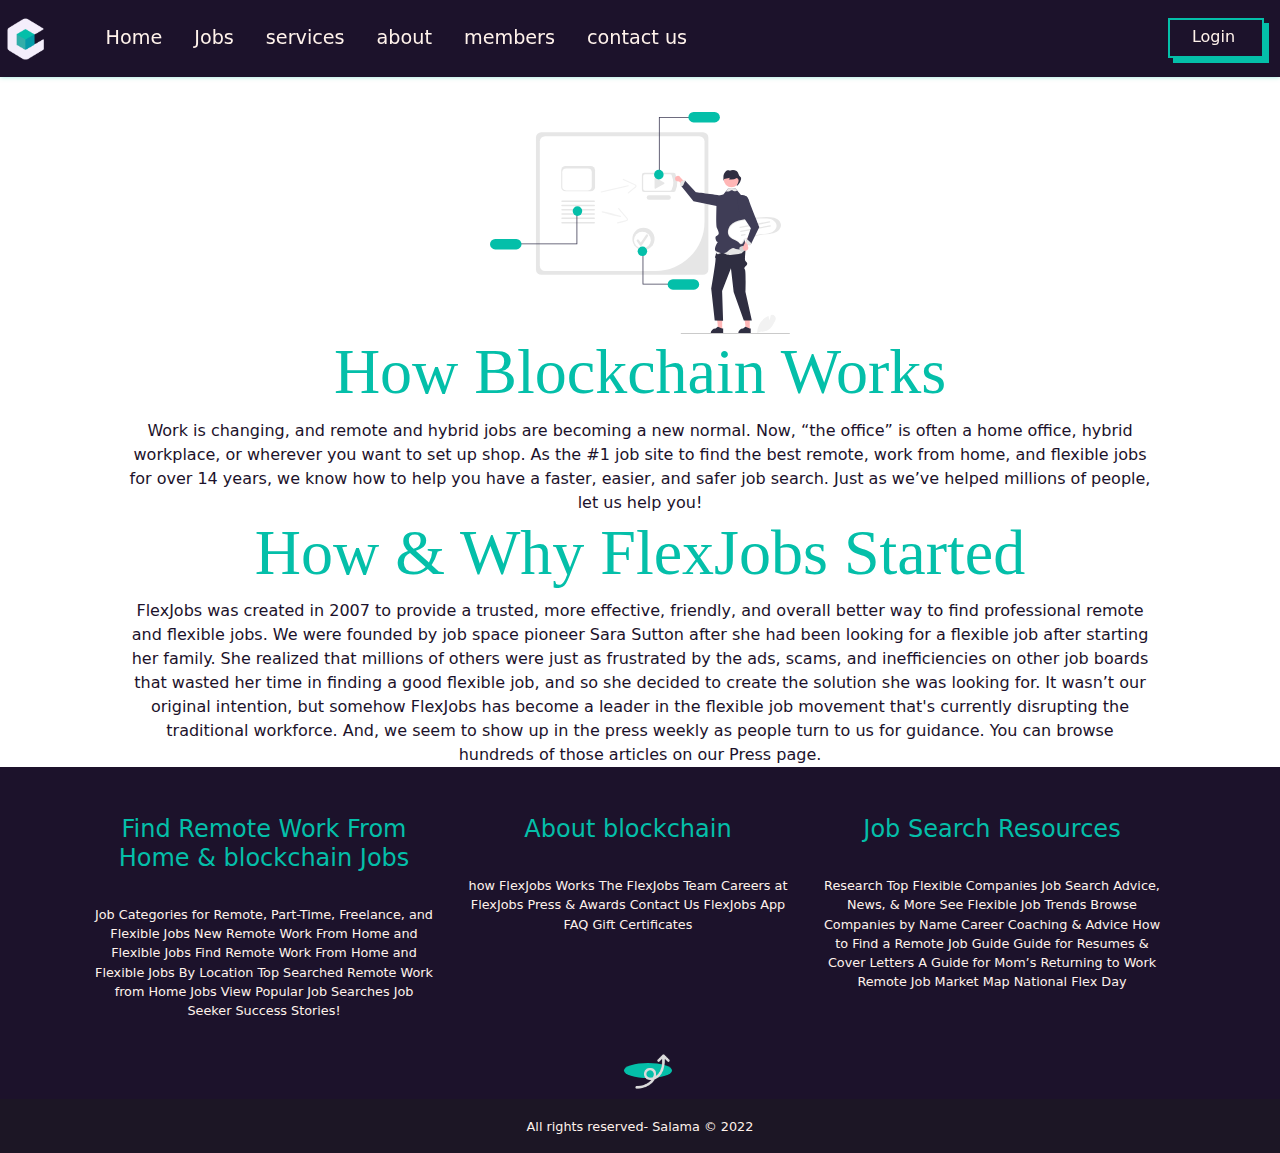
==== pages/about.html @ 5b134aa7 "first" ====
<!DOCTYPE html>
<html lang="en">

<head>
    <meta charset="UTF-8">
    <meta http-equiv="X-UA-Compatible" content="IE=edge">
    <meta name="viewport" content="width=device-width, initial-scale=1.0">
    <link rel="stylesheet" href="../css/style.css">
    <link rel="stylesheet" href="../css/bootstrap.min.css">
    <link href="https://cdn.jsdelivr.net/npm/bootstrap@5.0.2/dist/css/bootstrap.min.css" rel="stylesheet"
        integrity="sha384-EVSTQN3/azprG1Anm3QDgpJLIm9Nao0Yz1ztcQTwFspd3yD65VohhpuuCOmLASjC" crossorigin="anonymous">
    <title>Home</title>

</head>

<body>


    <header>
        <div style="height: 33.5vw;">

            <div id="navigation" class="fixed">
                <div>
                    <a href="../index.html">
                        <img id="logo" src="../assets/imges/logo1.png" alt=""></a>
                </div>

                <nav>
                    <ul>

                        <li><a href="../index.html">Home </a></li>
                        <li><a href="job.html">Jobs</a></li>
                        <li><a href="services.html">services</a> </li>
                        <li><a href="about.html">about</a></li>
                        <li><a href="members.html">members</a></li>
                        <li><a href="contact.html">contact us</a></li>

                    </ul>

                </nav>


                <div id="humb_icon" onclick="togglemobile(this)">
                    <div class="bar1"></div>
                    <div class="bar2"></div>
                    <div class="bar3"></div>
                    <ul class="mobile">
                        <li style="border-bottom: 1px solid var(--lightcolor);"> <a href="../index.html"><img width="60px"
                                    src="../assets/imges/logo.png" alt=""></a></li>
                       
                                    <li><a href="../index.html">Home </a></li>
                                    <li><a href="job.html">Jobs</a></li>
                                    <li><a href="services.html">services</a> </li>
                                    <li><a href="about.html">about</a></li>
                                    <li><a href="members.html">members</a></li>
                                    <li><a href="cotact.html">contact us</a></li>
            

                    </ul>
                </div>
                <div id="login">Login
                    <a href="pages/lodin.html"><img width="15px" src="assets/icos/user.png" alt=""></a>
                </div>
                <div id="login1">
                
                    <a href="pages/login.html"> <img width="25px" src="assets/icos/user.png" alt=""></a>
                </div>
            </div>

            <!---         start      -->
<div class="about-container">
    <div>
 <img src="../assets/imges/about.svg" width="300" alt="">
<h1>How Blockchain Works</h1>
<article>Work is changing, and remote and hybrid jobs are becoming a new normal. Now, “the office”
     is often a home office, hybrid workplace, or wherever you want to set up shop. As the #1 job site to find the best remote, work from home, and flexible jobs for over 14 years, we know how to help you have a faster, 
    easier, and safer job search. Just as we’ve helped millions of people, let us help you!</article>
    
</div>

<div>
    <h1>How & Why FlexJobs Started</h1>
    <article>FlexJobs was created in 2007 to provide a trusted, more effective, friendly,
         and overall better way to find professional remote and flexible jobs. We were founded 
         by job space pioneer Sara Sutton after she had been looking for a flexible job after 
         starting her family. She realized that millions of others were just as frustrated by the ads, scams, and inefficiencies on other job boards that wasted her time in finding a good flexible job, and so she decided to create the solution she was looking for. It wasn’t our original intention, but somehow FlexJobs has become a leader in the flexible job movement that's currently disrupting the traditional workforce. And, we seem to show up in the press weekly as people
         turn to us for guidance. You can browse hundreds of those articles on our Press page.</article>
</div>
</div>
    <!------------    END main ------------------------->



    <!-----------------START FOOTER --->





    <footer>

        <div id="footer-container" class="container w-100">
            <div class="row w-100">
                <div class="col-lg-4 col-sm-6">

                    <h3>Find Remote Work From Home & blockchain Jobs</h3>
                    <p>Job Categories for Remote, Part-Time, Freelance, and Flexible Jobs
                        New Remote Work From Home and Flexible Jobs
                        Find Remote Work From Home and Flexible Jobs By Location
                        Top Searched Remote Work from Home Jobs
                        View Popular Job Searches
                        Job Seeker Success Stories!</p>

                </div>
                <div class="col-lg-4 col-sm-6">
                    <h3>About blockchain</h3>
                    <p>how FlexJobs Works
                        The FlexJobs Team
                        Careers at FlexJobs
                        Press & Awards
                        Contact Us
                        FlexJobs App
                        FAQ
                        Gift Certificates</p>
                </div>
                <div class="col-lg-4 col-sm-6">
                    <h3>Job Search Resources</h3>
                    <p>Research Top Flexible Companies
                        Job Search Advice, News, & More
                        See Flexible Job Trends
                        Browse Companies by Name
                        Career Coaching & Advice
                        How to Find a Remote Job Guide
                        Guide for Resumes & Cover Letters
                        A Guide for Mom’s Returning to Work
                        Remote Job Market Map
                        National Flex Day</p>
                </div>
                <!-- Force next columns to break to new line at md breakpoint and up -->


            </div>
        </div>
        <a class="afooter" href="detailes.html"><img src="../assets/icos/up-arrow.png" width="39px" alt=""></a>

        <div id="footer" class="bc-black">All rights reserved- Salama © 2022</div>
    </footer>


    <script src="../js/main.js"></script>
    <script src="../js/bootstrap.min.js"></script>
</body>

</html>
---- css/style.css ----
:root {
    --lightcolor: #04bfa9;
    --lightcolor1: rgba(4, 191, 169, 0.5);
    --darkcolor: #1c122b;
    --whitecolor: #fff2eb;
    --darkcolor1: rgba(28, 18, 43, 0.5)
}

* {
    margin: 0;
    padding: 0;
    box-sizing: border-box;
}

body {}

header {
    background-image: url('assets/imges/main.jpg');
    background-repeat: no-repeat;
    background-size: cover;
    text-align: center;
    color: var(--whitecolor);
    width: 100%;
}

#logo {
    width: 40px;
    margin: 0.3rem;
}

header nav ul {
    list-style: none;
    font-size: 1.2rem;
    display: flex;
    align-items: center;
    margin: 0.5rem;
}

header nav a {
    text-decoration: none;
    color: var(--whitecolor);
}

header nav a:hover,
a:active,
a:visited {
    text-decoration: none;
    color: var(--lightcolor);
}

nav ul li {
    padding: 1rem;
    margin: auto;
}

.header-container {
    display: flex;
    align-items: center;
    position: absolute;
    top: 100px;
    z-index: 2;
    width: 100%;
}

header #login {
    text-align: center;
    border: 2px solid var(--lightcolor);
    width: 6rem;
    height: 2.5rem;
    padding: 0.3rem;
    box-shadow: 5px 5px 0px var(--lightcolor);
    margin-left: auto;
    margin-right: 1rem;
}

#login1 {
    width: 40px;
    height: 40px;
    display: none;
    text-align: center;
    margin-left: auto;
    cursor: pointer;
    margin-right: 0.5rem;
    margin-top: 0.3rem;
}

header h1 {
    font-size: 5vw;
    font-family: Freshman;
    color: var(--lightcolor);
}

header h2 {
    font-size: 1.7rem;
    color: var(--whitecolor);
}

.slider {
    position: absolute;
    width: 100%;
    top: 0;
    z-index: 1;
}

#navigation {
    top: -5px;
    display: flex;
    position: absolute;
    z-index: 2;
    justify-content: center;
    justify-items: center;
    align-content: center;
    align-items: center;
    width: 100%;
}

#navigation.fixed {
    display: flex;
    position: fixed;
    align-items: center;
    z-index: 5;
    background-color: #1c122b;
    width: 100%;
    transition: 0.8s;
    top: 0px;
    box-shadow: 0px 0.1px 5px var(--lightcolor1);
}

.btn a {
    text-align: center;
    border: 2px solid var(--lightcolor);
    width: 9rem;
    color: var(--whitecolor);
    display: block;
    font-weight: bold;
    text-decoration: none;
    box-shadow: 5px 5px 0px var(--lightcolor);
}

.btn a:hover {
    background-color: var(--lightcolor1);
    color: var(--darkcolor);
}


/* nav  */

#humb_icon {
    margin: auto 0;
    display: none;
    cursor: pointer;
}

#humb_icon div {
    width: 35px;
    height: 3px;
    background-color: var(--whitecolor);
    margin: 6px 0;
    transition: 0.4s;
}

.open .bar1 {
    -webkit-transition: rotate(-45deg) translate(-6px, 6px);
    transform: rotate(-45deg) translate(-6px, 6px);
}

.open .bar2 {
    opacity: 0;
}

.open .bar3 {
    -webkit-transition: rotate(45deg) translate(-6px, -8px);
    transform: rotate(45deg) translate(-6px, -8px);
}

.open .mobile {
    visibility: visible;
    padding-top: 30px;
    padding-left: 10px;
    height: auto;
    width: 50%;
    display: flex;
    flex-direction: column;
    align-items: flex-start;
    justify-content: flex-start;
    background-color: rgba(255, 255, 255, 0.9);
    color: rgb(7, 6, 6);
    border-radius: 2rem;
    width: 20rem;
}

.mobile {
    visibility: hidden;
    position: absolute;
    top: 50px;
    left: 0;
    height: calc(100vh-50px);
    background-color: var(--whitecolor);
}

.mobile li {
    padding: 1rem;
    border: none;
    margin-left: auto;
    width: 100%;
}


/****************** cooorporators *****************/

.coorporators {
    text-align: center;
    padding: 5rem;
    display: flex;
    justify-content: space-around;
    align-items: center;
    flex-wrap: wrap;
}

.coorporators1 {
    background-color: var(--darkcolor);
}

.coorporators1 h1 {
    width: 30rem;
    display: flex;
    justify-content: center;
    margin: 0 auto;
    color: var(--lightcolor);
    border-bottom: var(--whitecolor) 2px solid;
    margin-bottom: 0rem;
    padding-top: 4rem;
    padding-bottom: 2rem;
}

.coorporators img {
    transition: 2s;
    width: 8rem;
    border-radius: 0.5rem;
    margin: 1.5rem;
}

.coorporators div {
    transition: 2s;
    width: 12rem;
    border-radius: 0.5rem;
    border: 1px solid var(--whitecolor);
    margin: 2rem;
    background-color: var(--whitecolor);
}


/******************* end nav*************************/

.main {
    display: grid;
    grid-template-columns: 2fr 1fr;
    gap: 5rem;
    width: 98%;
}

.job-card {
    display: flex;
    margin: 2rem;
    gap: 2rem;
    width: 90%;
    border-radius: 0.3rem;
    border: var(--lightcolor1) solid 1px;
    box-shadow: 3px 3px 1px 1px var(--darkcolor);
    padding: 1.5rem;
}

.job-card h3 {
    color: var(--lightcolor);
    margin-bottom: 1rem;
}

.job-card span {
    color: var(--lightcolor);
    margin: 1rem;
    background-color: rgba(228, 228, 228, 0.5);
    padding: 0.2rem;
    border-radius: 0.2rem;
}

.main-left h1,
.main-right h1 {
    color: var(--darkcolor);
    font-weight: bolder;
    margin: 1.7rem;
    border-bottom: 2px solid var(--lightcolor1);
    width: 20rem;
}

.job-card p {
    margin-top: 1rem;
}

.main-right1 {
    margin-top: 2rem;
    display: flex;
    flex-direction: column;
    justify-content: flex-start;
    align-items: flex-start;
    box-shadow: 2px 2px 5px 2px rgb(201, 201, 201);
}

.hiring {
    display: flex;
    flex-wrap: wrap;
    justify-content: space-around;
    padding: 1.5rem;
    border-bottom: 2px solid rgba(209, 208, 208, 0.5);
}

.hiring img {
    padding: 1.5rem;
    width: 10rem;
}

.news {
    display: flex;
    justify-content: space-around;
    align-items: center;
    gap: 2rem;
    margin: 1rem;
}

.main-right h1 {
    font-size: 1.5rem;
}


/**************START details**********************/

.details {
    margin: 0 auto;
    width: 80%;
    color: var(--darkcolor);
    display: block;
    margin-top: 7rem;
    border: var(--lightcolor1) solid 1px;
    box-shadow: 3px 3px 1px 1px var(--darkcolor);
    font-size: 1.1rem;
    text-align: left;
}

.details h1 {
    border-bottom: var(--lightcolor1) solid 1px;
    font-size: 1.8rem;
    margin: 1.2rem;
}

.details h3 {
    color: var(--lightcolor);
    font-weight: bolder;
    font-size: 2rem;
}

.details h2 {
    color: var(--lightcolor);
    font-weight: bolder;
    font-size: 1.5rem;
}


/*******************************/

.job-container {
    margin-top: 7rem;
}


/************About****************/

.about-container {
    color: var(--darkcolor);
    width: 80%;
    margin: 0 auto;
    margin-top: 7rem;
}

.services-container {
    color: var(--darkcolor);
    width: 80%;
    margin: 0 auto;
    margin-top: 7rem;
}


/**************START Footer**********************/

footer {
    font-size: 0.8rem;
    color: var(--whitecolor);
    background-color: var(--darkcolor);
}

footer h3 {
    font-size: 1.5rem;
    padding: 1.5rem;
    color: var(--lightcolor);
    background-color: var(--darkcolor);
}

#footer {
    text-align: center;
    background-color: rgb(28, 22, 37);
    padding: 1.1rem;
}

#footer-container {
    padding: 1.5rem;
}

.afooter {
    position: relative;
    left: 0.5rem;
    bottom: 0.5rem;
    color: var(--darkcolor);
    background-color: var(--lightcolor);
    border-radius: 50%;
    width: 40px;
    height: 40px;
    padding-left: .6rem;
}

.afooter:hover {
    background-color: var(--lightcolor1);
}


/**************START Footer**********************/

@media only screen and (max-width: 799px) {
    body {
        overflow-x: hidden;
    }
    header nav {
        display: none;
        color: var(--darkcolor);
    }
    #humb_icon {
        display: block;
    }
    #logo {
        display: none;
    }
    #login {
        display: none;
    }
    #login1 {
        display: block;
    }
    .btn a {
        display: none;
    }
    header h2 {
        font-size: 1rem;
    }
    .main {
        display: grid;
        grid-template-columns: 1fr;
        width: 90%;
    }
    .job-card {
        text-align: center;
        flex-direction: column;
        justify-content: space-around;
        align-items: center;
    }
    .coorporators img {
        transition: 2s;
        width: 4rem;
        border-radius: 0.5rem;
        margin: 1rem;
    }
    .coorporators div {
        transition: 2s;
        width: 6rem;
        border-radius: 0.5rem;
        border: 1px solid var(--whitecolor);
        background-color: var(--whitecolor);
        margin: 0.3rem;
    }
    .coorporators1 h1 {
        font-size: 1.5rem;
        border-bottom: 1px solid;
        width: 20rem;
    }
    header h1 {
        margin-top: 5;
    }
}


/*********************************/

@media (min-width:769px) and (max-width:950px) {
    .main {
        display: grid;
        grid-template-columns: 1fr;
        width: 100%;
    }
}

@media (min-width:950px) and (max-width:1200px) {
    .job-card {
        text-align: center;
        flex-direction: column;
        justify-content: space-around;
        align-items: center;
    }
}


/*******************/
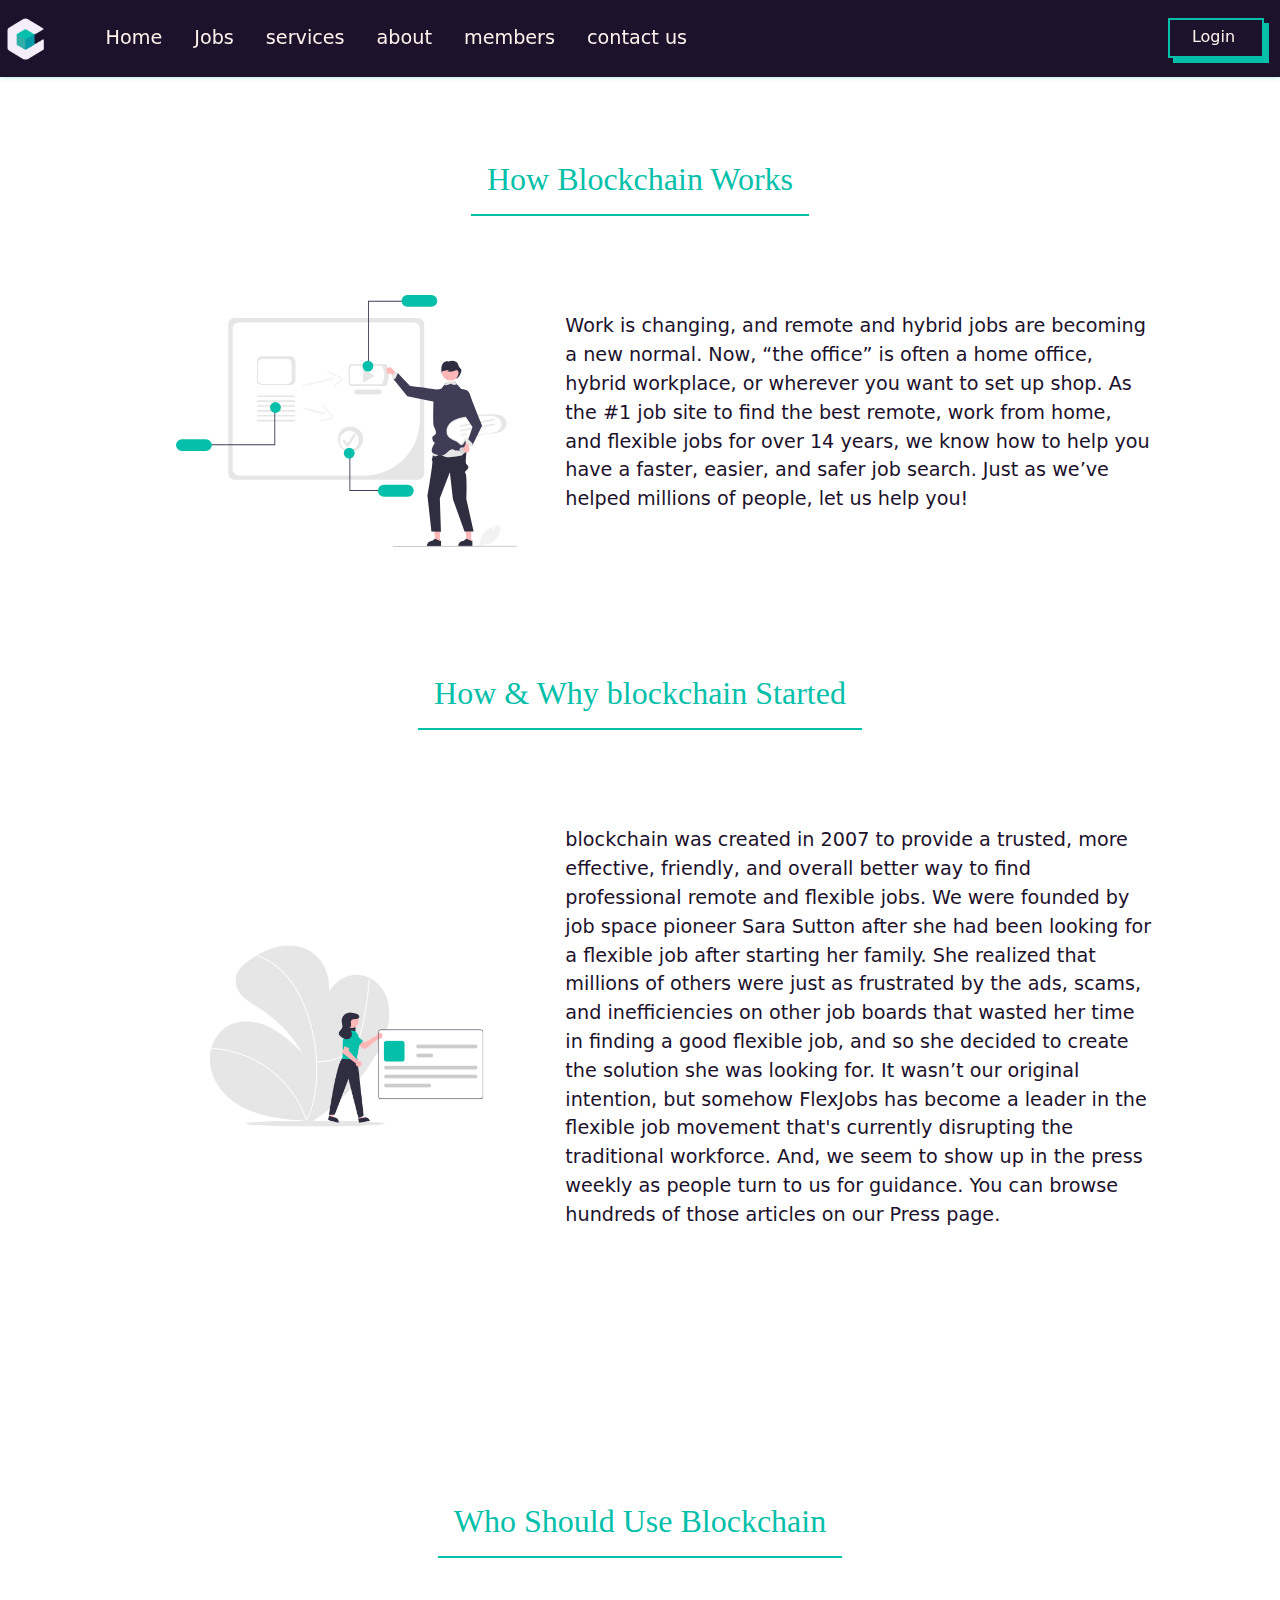
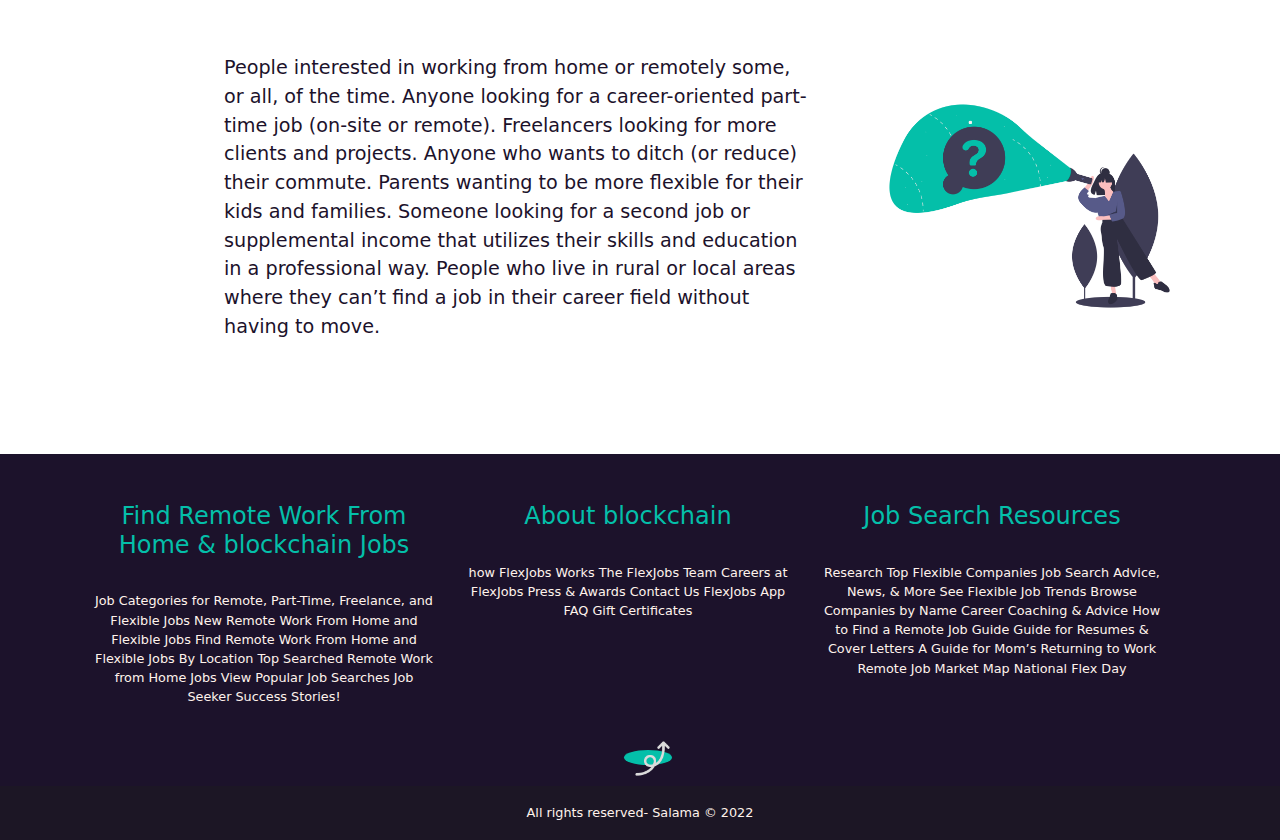
==== commit ca03a4f1: "second" ====
--- a/pages/about.html
+++ b/pages/about.html
@@ -68,24 +68,42 @@
             </div>
 
             <!---         start      -->
-<div class="about-container">
-    <div>
- <img src="../assets/imges/about.svg" width="300" alt="">
-<h1>How Blockchain Works</h1>
-<article>Work is changing, and remote and hybrid jobs are becoming a new normal. Now, “the office”
+<div class="about-container d-flex flex-wrap m-auto">
+   <h1>How Blockchain Works</h1> 
+   <div class="col-12 d-flex flex-wrap justify-content-around align-items-center m-5 align-content-center">
+ <img class="col-sm-12 col-lg-4" src="../assets/imges/about.svg" width="300" alt="">
+
+<p class="p-5 rounded-1 col-lg-8">Work is changing, and remote and hybrid jobs are becoming a new normal. Now, “the office”
      is often a home office, hybrid workplace, or wherever you want to set up shop. As the #1 job site to find the best remote, work from home, and flexible jobs for over 14 years, we know how to help you have a faster, 
-    easier, and safer job search. Just as we’ve helped millions of people, let us help you!</article>
+    easier, and safer job search. Just as we’ve helped millions of people, let us help you!</p>
     
 </div>
-
-<div>
-    <h1>How & Why FlexJobs Started</h1>
-    <article>FlexJobs was created in 2007 to provide a trusted, more effective, friendly,
+ <h1 class="m-4 pt-5 m-auto">How & Why blockchain Started</h1>
+<div class="col-12 d-flex flex-wrap justify-content-around align-items-center m-5 align-content-center">
+   <img class="col-sm-12 col-lg-4" src="../assets/imges/work.png" alt="">
+    <p class="p-5 rounded-1 col-lg-8">blockchain was created in 2007 to provide a trusted, more effective, friendly,
          and overall better way to find professional remote and flexible jobs. We were founded 
          by job space pioneer Sara Sutton after she had been looking for a flexible job after 
          starting her family. She realized that millions of others were just as frustrated by the ads, scams, and inefficiencies on other job boards that wasted her time in finding a good flexible job, and so she decided to create the solution she was looking for. It wasn’t our original intention, but somehow FlexJobs has become a leader in the flexible job movement that's currently disrupting the traditional workforce. And, we seem to show up in the press weekly as people
-         turn to us for guidance. You can browse hundreds of those articles on our Press page.</article>
+         turn to us for guidance. You can browse hundreds of those articles on our Press page.</p>
 </div>
+ <h1>Who Should Use Blockchain</h1>
+
+ <div class="col-12 d-flex flex-wrap-reverse justify-content-around align-items-center m-5 align-content-center">
+ 
+  
+
+
+   <p class="p-5 rounded-1 col-lg-8">People interested in working from home or remotely some, or all, of the time.
+    Anyone looking for a career-oriented part-time job (on-site or remote).
+    Freelancers looking for more clients and projects.
+    Anyone who wants to ditch (or reduce) their commute.
+    Parents wanting to be more flexible for their kids and families.
+    Someone looking for a second job or supplemental income that utilizes their skills and education in a professional way.
+    People who live in rural or local areas where they can’t find a job in their career field without having to move.</p>
+
+    <img class="col-sm-12 col-lg-4" src="../assets/imges/user.png" width="300px" alt="">
+ </div>
 </div>
     <!------------    END main ------------------------->
 
--- a/css/style.css
+++ b/css/style.css
@@ -1,6 +1,7 @@
 :root {
     --lightcolor: #04bfa9;
     --lightcolor1: rgba(4, 191, 169, 0.5);
+    --lightcolor2: rgba(4, 191, 169, 0.1);
     --darkcolor: #1c122b;
     --whitecolor: #fff2eb;
     --darkcolor1: rgba(28, 18, 43, 0.5)
@@ -40,7 +41,14 @@
     text-decoration: none;
     color: var(--whitecolor);
 }
-
+.job-card h3 a {
+    text-decoration: none;
+}
+
+.job-card h3 a:hover {
+    text-decoration: none;
+    color: var(--darkcolor1);
+}
 header nav a:hover,
 a:active,
 a:visited {
@@ -135,9 +143,33 @@
     font-weight: bold;
     text-decoration: none;
     box-shadow: 5px 5px 0px var(--lightcolor);
-}
-
-.btn a:hover {
+
+}
+
+.btn1
+{
+    text-align: center;
+    border: 2px solid var(--lightcolor);
+    width: 9rem;
+    color: var(--darkcolor);
+    display: block;
+    font-weight: bold;
+    text-decoration: none;
+    padding: .5rem;
+    box-shadow: 5px 5px 0px var(--lightcolor);
+    background-color: white;
+
+}
+
+
+.btn1:hover
+{
+    color: white;
+    background-color:var(--lightcolor1);
+
+}
+
+.btn a:hover  {
     background-color: var(--lightcolor1);
     color: var(--darkcolor);
 }
@@ -246,7 +278,10 @@
     border-radius: 0.5rem;
     border: 1px solid var(--whitecolor);
     margin: 2rem;
-    background-color: var(--whitecolor);
+}
+.coorporators div:hover {
+    transition: 1s;
+  background-color: var(--lightcolor1);
 }
 
 
@@ -302,7 +337,8 @@
     flex-direction: column;
     justify-content: flex-start;
     align-items: flex-start;
-    box-shadow: 2px 2px 5px 2px rgb(201, 201, 201);
+    border: var(--lightcolor1) solid 1px;
+    box-shadow: 3px 3px 1px 1px var(--darkcolor);
 }
 
 .hiring {
@@ -363,6 +399,63 @@
     font-size: 1.5rem;
 }
 
+.services-card {
+    border: 1px solid var(--darkcolor);
+    border-radius: 0.3rem;
+    -webkit-border-radius: 0.3rem;
+    -moz-border-radius: 0.3rem;
+    -ms-border-radius: 0.3rem;
+    -o-border-radius: 0.3rem;
+    text-align: left;
+}
+
+.services-card:hover {
+    background-color: var(--lightcolor2);
+}
+
+.services-card h3 {
+    color: var(--lightcolor);
+}
+
+.services-container h1
+.members-container h1 {
+    font-size: 2rem;
+    margin: 2rem;
+}
+.about-container h1
+{
+    font-size: 2rem;
+   margin: auto;
+    margin-top: 9rem;
+    border-bottom: var(--lightcolor) 2px solid;
+    padding: 1rem;
+
+}
+.about-container p
+{
+    font-size: 1.2rem;
+    text-align: left;
+
+}
+.services-container article {
+    font-size: 1.3rem;
+}
+
+.members-container img {
+    margin-top: 10rem;
+}
+
+.members-container {
+    color: var(--darkcolor);
+}
+
+.members-container article ,.about-container article{
+    background-color: rgb(235, 230, 230);
+    color: var(--darkcolor);
+    font-size: 1.3rem;
+    margin: 0;
+}
+
 
 /*******************************/
 
@@ -370,7 +463,27 @@
     margin-top: 7rem;
 }
 
-
+.contact-container img
+{
+    margin-top: 4rem;
+}
+
+.contact-container
+{
+    color: var(--darkcolor);
+    font-weight: bold;
+    text-align: left;
+}
+.contact-container h1
+{
+    font-size:2.1rem;
+}
+.contact-container form
+{
+    box-shadow: 3px 3px 1px 1px var(--darkcolor);
+    padding: 1.5rem;
+    border: var(--lightcolor1) solid 1px;
+}
 /************About****************/
 
 .about-container {
@@ -384,7 +497,7 @@
     color: var(--darkcolor);
     width: 80%;
     margin: 0 auto;
-    margin-top: 7rem;
+    margin-top: 9rem;
 }
 
 
@@ -478,9 +591,7 @@
     .coorporators div {
         transition: 2s;
         width: 6rem;
-        border-radius: 0.5rem;
-        border: 1px solid var(--whitecolor);
-        background-color: var(--whitecolor);
+
         margin: 0.3rem;
     }
     .coorporators1 h1 {
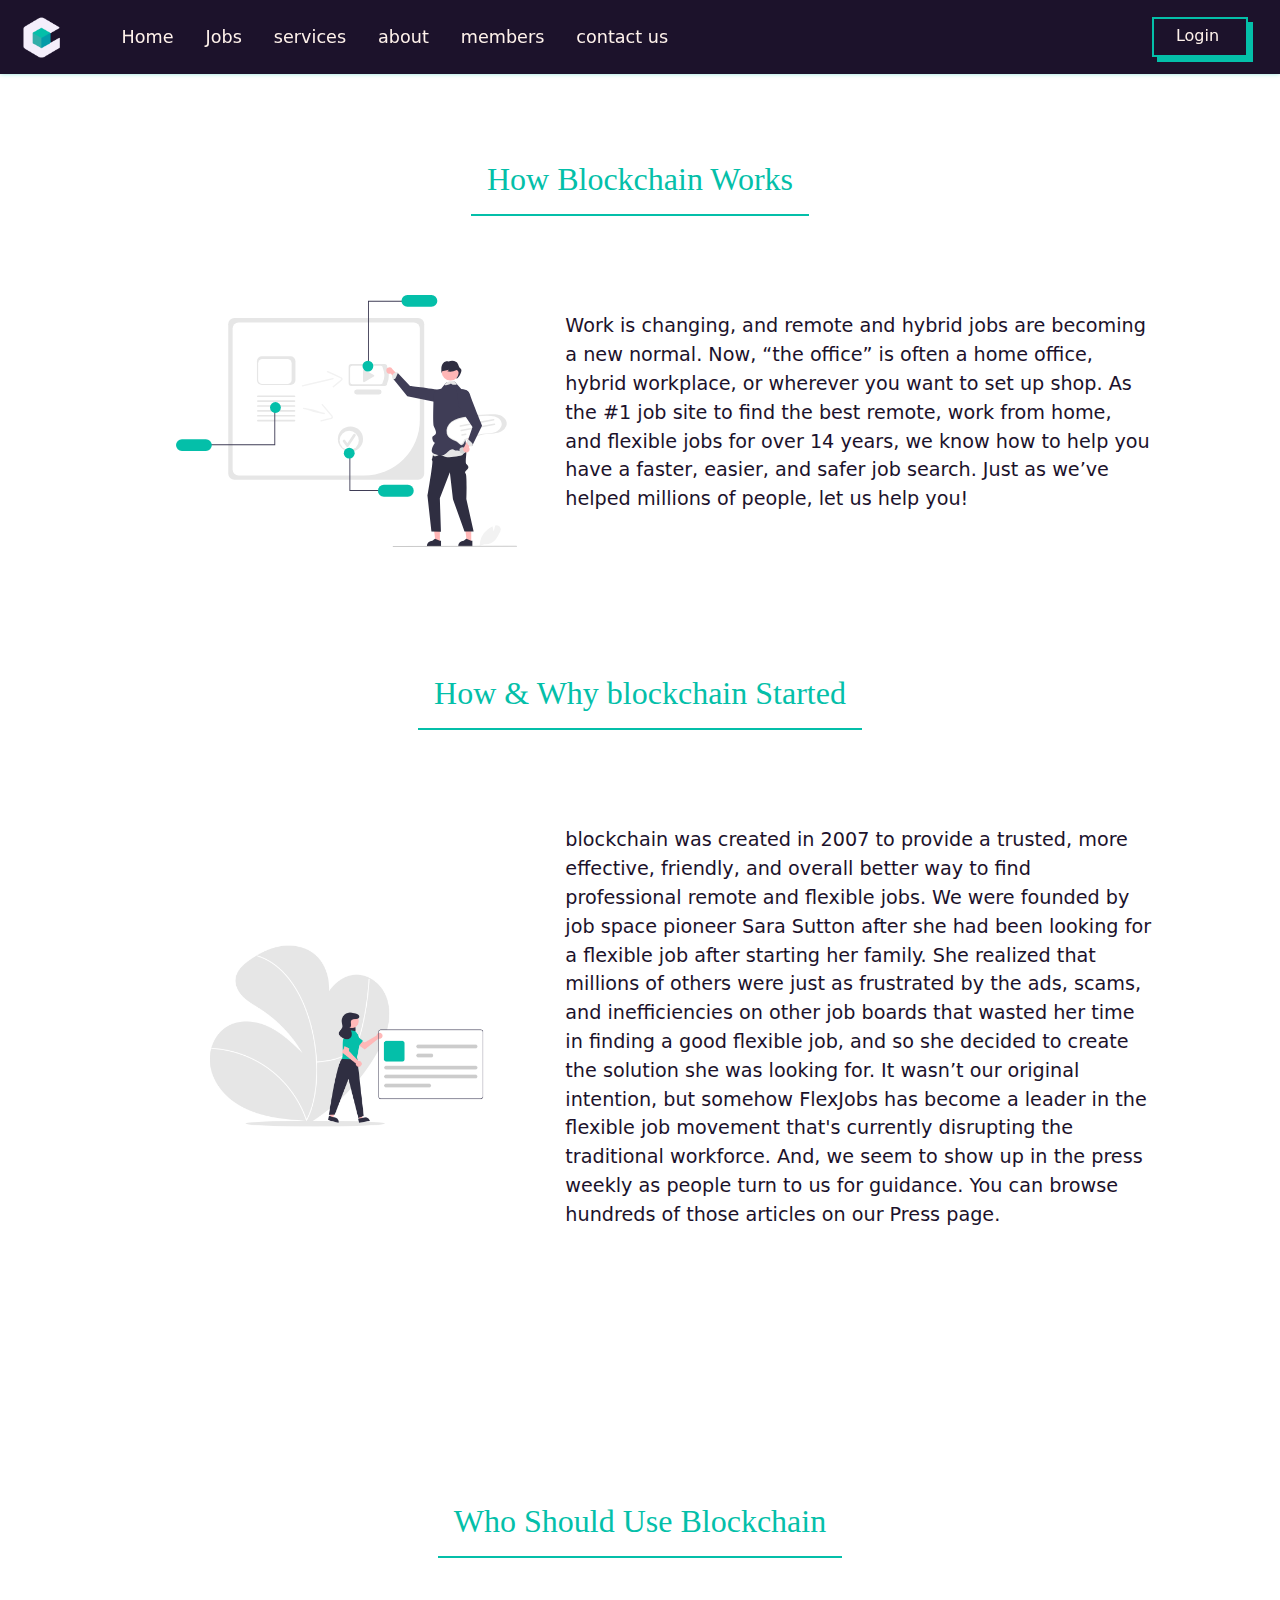
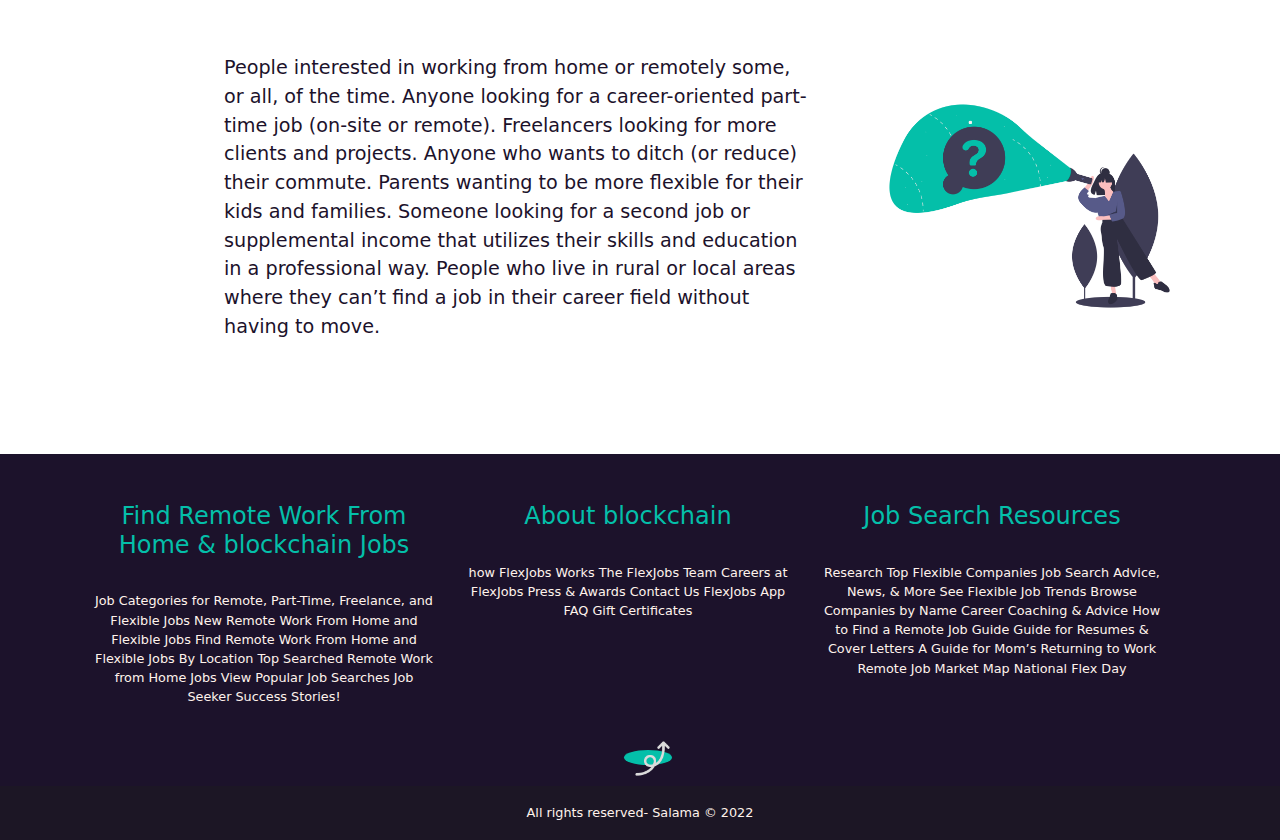
==== commit ae36f55d: "cv" ====
--- a/pages/about.html
+++ b/pages/about.html
@@ -114,7 +114,6 @@
 
 
 
-
     <footer>
 
         <div id="footer-container" class="container w-100">
--- a/css/style.css
+++ b/css/style.css
@@ -34,6 +34,7 @@
     font-size: 1.2rem;
     display: flex;
     align-items: center;
+ 
     margin: 0.5rem;
 }
 
@@ -50,8 +51,8 @@
     color: var(--darkcolor1);
 }
 header nav a:hover,
-a:active,
-a:visited {
+a:active
+ {
     text-decoration: none;
     color: var(--lightcolor);
 }
@@ -71,6 +72,7 @@
 }
 
 header #login {
+    text-decoration:none;
     text-align: center;
     border: 2px solid var(--lightcolor);
     width: 6rem;
@@ -79,6 +81,17 @@
     box-shadow: 5px 5px 0px var(--lightcolor);
     margin-left: auto;
     margin-right: 1rem;
+    color: var(--whitecolor);
+}
+header #login a {
+  
+    color: var(--whitecolor);
+}
+
+header #login:hover {
+
+    background-color: var(--lightcolor1);
+
 }
 
 #login1 {
@@ -111,11 +124,13 @@
 }
 
 #navigation {
+    padding-left: 1rem;
+    padding-right: 1rem;
     top: -5px;
     display: flex;
     position: absolute;
     z-index: 2;
-    justify-content: center;
+    justify-content: space-between;
     justify-items: center;
     align-content: center;
     align-items: center;
@@ -160,6 +175,32 @@
     background-color: white;
 
 }
+.btndash
+{
+    text-align: center;
+    border: 2px solid var(--lightcolor);
+    width: 6rem;
+    color:#3c2d50;
+    display: block;
+    font-weight: bold;
+    text-decoration: none;
+    padding: .5rem;
+    box-shadow: 5px 5px 0px var(--lightcolor);
+    background-color: white;
+
+}
+
+.btndash:hover
+{
+  
+    color: var(--whitecolor);
+
+    box-shadow: 5px 5px 0px var(--lightcolor);
+    background-color:var(--lightcolor1);
+
+
+}
+
 
 
 .btn1:hover
@@ -237,6 +278,24 @@
     width: 100%;
 }
 
+/**************MODEL ********************/
+.modal
+{
+    color: var(--darkcolor);
+}
+
+.modal h4
+{
+    color: var(--lightcolor);
+    font-size: 2.3rem;
+}
+
+
+.modal h3
+{
+    color: var(--lightcolor);
+    font-size:1.3rem;
+}
 
 /****************** cooorporators *****************/
 
@@ -302,12 +361,14 @@
     border-radius: 0.3rem;
     border: var(--lightcolor1) solid 1px;
     box-shadow: 3px 3px 1px 1px var(--darkcolor);
+    text-align: left;
+    color: var(--darkcolor);
     padding: 1.5rem;
 }
 
-.job-card h3 {
-    color: var(--lightcolor);
-    margin-bottom: 1rem;
+.job-card h3 a {
+    color: var(--lightcolor);
+    margin-bottom:1rem;
 }
 
 .job-card span {
@@ -415,12 +476,17 @@
 
 .services-card h3 {
     color: var(--lightcolor);
-}
-
+    font-size: 2rem;
+}
+
+.services-container h1,
+.members-container h1 {
+    margin: 2rem;  
+      font-size: 2.5rem;
+}
 .services-container h1
-.members-container h1 {
-    font-size: 2rem;
-    margin: 2rem;
+{    font-size: 2rem;
+
 }
 .about-container h1
 {
@@ -430,6 +496,7 @@
     border-bottom: var(--lightcolor) 2px solid;
     padding: 1rem;
 
+
 }
 .about-container p
 {
@@ -500,7 +567,136 @@
     margin-top: 9rem;
 }
 
-
+/************ PROFILE ****************/
+
+.side{
+    margin: 0;
+    background-color:var(--darkcolor);
+    border-radius: 0rem 4rem 4rem 0rem;
+ align-items: center;
+    
+}
+
+.side1{
+    margin: 0;
+    background-color:var(--darkcolor);
+    border-radius: 0rem 0rem 4rem 4rem;
+ align-items: center;
+    
+}
+
+.span{
+  border-bottom: 0.3vw solid var(--lightcolor);
+  border-radius:5rem;
+
+}
+.uldash li,nav ul li
+{
+    text-align: center;
+    font-size: 1.1rem;
+    text-align: left;
+    gap:0.5rem;
+    list-style-type: none;
+    display: flex;
+    justify-content:center;
+    align-items: center;
+    align-content: flex-start;
+ 
+
+   
+}
+.img1
+{
+    display: flex;
+    justify-content: center;
+}
+.ulinfo li
+{
+
+    display: flex;
+    align-items:flex-start;
+    justify-content: left;
+    gap:1rem;
+
+}
+
+.nav a
+{
+    text-decoration: none;
+    color: var(--whitecolor);
+
+}
+.nav a:hover
+{
+    text-decoration: none;
+    color: var(--lightcolor);
+
+}
+.article1
+{
+    background-color: rgb(241, 241, 241);
+    border-radius: 2rem;
+    text-align: left;
+}
+
+.dash h1
+{
+ color:var(--lightcolor);
+ font-size:2rem;
+ font-weight: bold;
+}
+
+.dash
+{
+
+ font-size:1.2rem;
+ display: flex;
+ justify-items: flex-start;
+ 
+}
+/****************CV CONTAINER*****************/
+.cv-content h1
+{
+    color: var(--lightcolor);
+   font-size: 4em;
+
+}
+.cv-content
+{
+    margin-top:5rem;
+    text-align: center;
+   font-size: 1rem;
+
+}
+.cv-content table
+{
+
+    text-align: left;
+    font-size: 1.2em;
+
+}
+.cvh1
+{
+
+    text-align: left;
+    font-size:2em !important;
+    margin-top: 2rem;
+
+}
+.cv-content article
+{
+
+   font-size:2em;
+  
+
+}
+
+.cv-content h3
+{
+ color: grey;
+   font-size:3em;
+
+}
 /**************START Footer**********************/
 
 footer {
@@ -602,6 +798,12 @@
     header h1 {
         margin-top: 5;
     }
+    .cv-content
+{
+
+   font-size: 0.5rem;
+
+}
 }
 
 
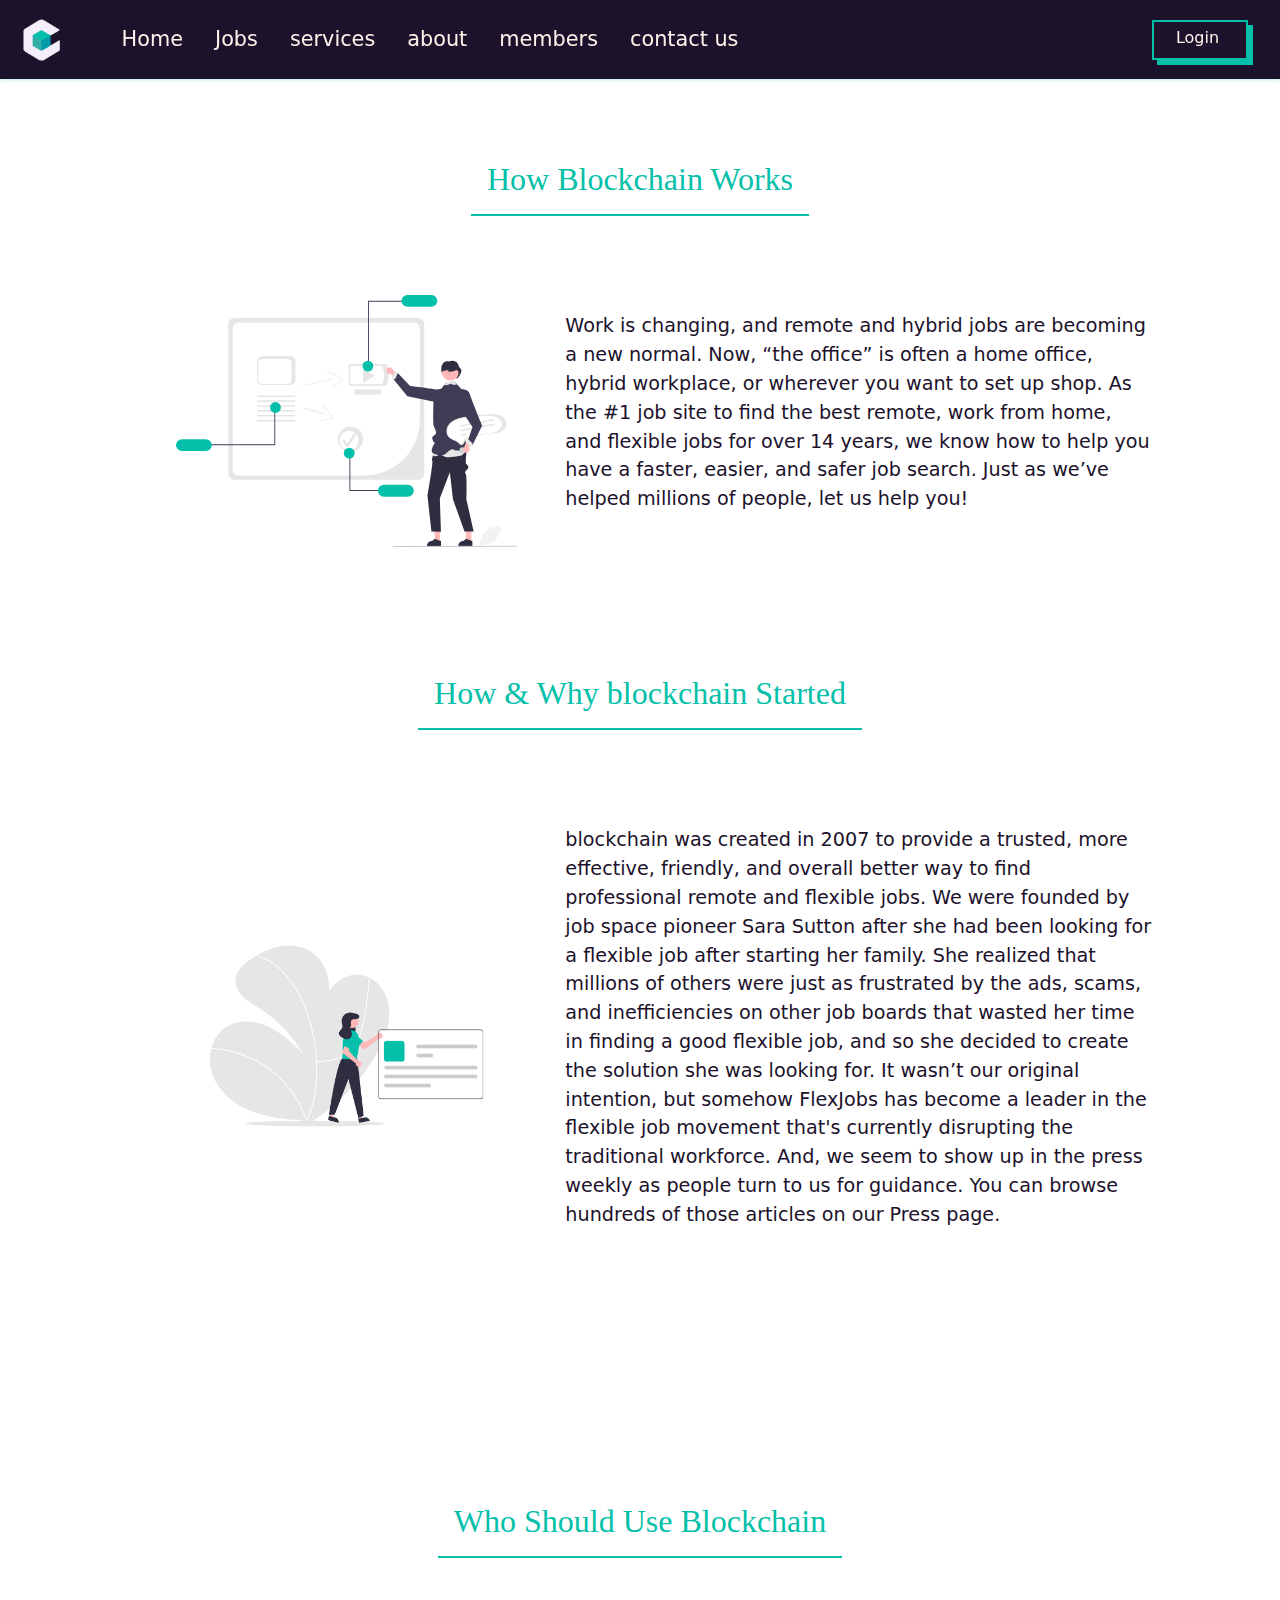
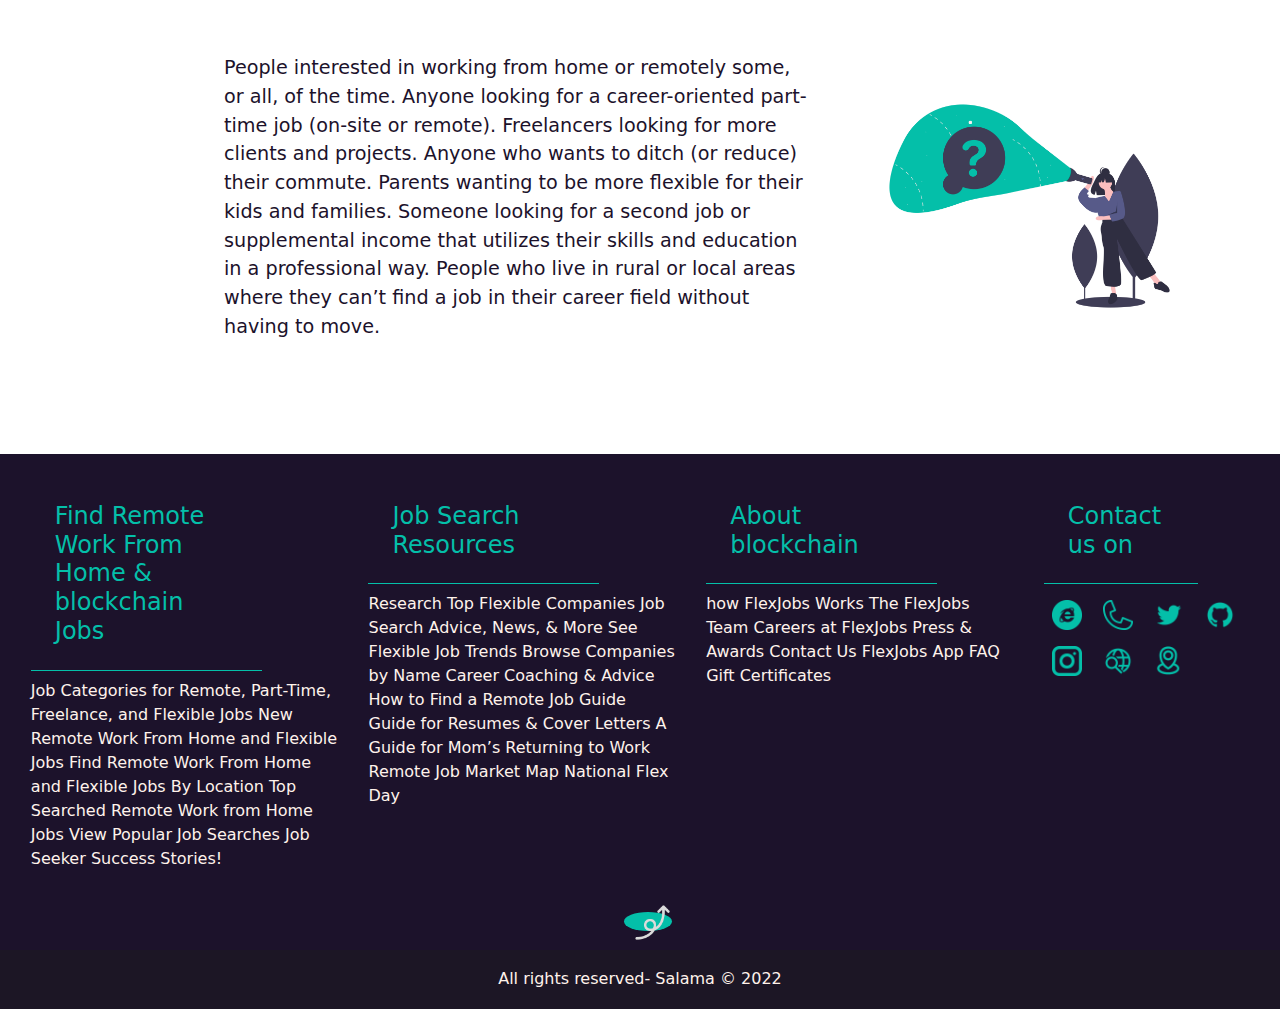
==== commit 72685ab9: "last" ====
--- a/pages/about.html
+++ b/pages/about.html
@@ -53,7 +53,7 @@
                                     <li><a href="services.html">services</a> </li>
                                     <li><a href="about.html">about</a></li>
                                     <li><a href="members.html">members</a></li>
-                                    <li><a href="cotact.html">contact us</a></li>
+                                    <li><a href="contact.html">contact us</a></li>
             
 
                     </ul>
@@ -116,11 +116,11 @@
 
     <footer>
 
-        <div id="footer-container" class="container w-100">
-            <div class="row w-100">
-                <div class="col-lg-4 col-sm-6">
+        <div id="footer-container">
+          
+                <div class="footer1  col-lg-3 col-5">
 
-                    <h3>Find Remote Work From Home & blockchain Jobs</h3>
+                    <h3 class="w-75">Find Remote Work From Home & blockchain Jobs</h3>
                     <p>Job Categories for Remote, Part-Time, Freelance, and Flexible Jobs
                         New Remote Work From Home and Flexible Jobs
                         Find Remote Work From Home and Flexible Jobs By Location
@@ -129,19 +129,9 @@
                         Job Seeker Success Stories!</p>
 
                 </div>
-                <div class="col-lg-4 col-sm-6">
-                    <h3>About blockchain</h3>
-                    <p>how FlexJobs Works
-                        The FlexJobs Team
-                        Careers at FlexJobs
-                        Press & Awards
-                        Contact Us
-                        FlexJobs App
-                        FAQ
-                        Gift Certificates</p>
-                </div>
-                <div class="col-lg-4 col-sm-6">
-                    <h3>Job Search Resources</h3>
+
+                <div  class=" footer1  col-lg-3 col-5" >
+                    <h3 class="w-75">Job Search Resources</h3>
                     <p>Research Top Flexible Companies
                         Job Search Advice, News, & More
                         See Flexible Job Trends
@@ -153,19 +143,45 @@
                         Remote Job Market Map
                         National Flex Day</p>
                 </div>
+            
+
+                <div class=" footer1 col-lg-3 col-5">
+                    <h3 class="w-75">About blockchain</h3>
+                    <p>how FlexJobs Works
+                        The FlexJobs Team
+                        Careers at FlexJobs
+                        Press & Awards
+                        Contact Us
+                        FlexJobs App
+                        FAQ
+                        Gift Certificates</p>
+                </div>
+               
                 <!-- Force next columns to break to new line at md breakpoint and up -->
+ <div class=" footer1 col-lg-2 col-5">
 
+                    <h3 class="w-75">Contact us on</h3>
+                    <div class="contact-icon ">
+                    <img src="../assets/icos/twitter.png " width="30px" alt="">
+                    <img src="../assets/icos/phone.png " width="30px" alt="">
+                    <img src="../assets/icos/twitter (1).png " width="30px" alt="">
+                    <img src="../assets/icos/snap.png " width="30px" alt="">
+                    <img src="../assets/icos/instagram (1).png " width="30px" alt="">
+                    <img src="../assets/icos/8674891_ic_fluent_globe_search_regular_icon.png " width="30px" alt="">
+                    <img src="../assets/icos/location.png " width="30px" alt=""></div>
+                </div>
 
-            </div>
+          
         </div>
-        <a class="afooter" href="detailes.html"><img src="../assets/icos/up-arrow.png" width="39px" alt=""></a>
+        <a class="afooter" href="index.html"><img src="../assets/icos/up-arrow.png" width="39px" alt=""></a>
 
         <div id="footer" class="bc-black">All rights reserved- Salama © 2022</div>
     </footer>
 
 
-    <script src="../js/main.js"></script>
-    <script src="../js/bootstrap.min.js"></script>
+    <script src="js/main.js"></script>
+    <script src="js/header.js"></script>
+    <script src="js/bootstrap.min.js"></script>
 </body>
 
 </html>--- a/css/style.css
+++ b/css/style.css
@@ -59,6 +59,7 @@
 
 nav ul li {
     padding: 1rem;
+   
     margin: auto;
 }
 
@@ -149,6 +150,56 @@
     box-shadow: 0px 0.1px 5px var(--lightcolor1);
 }
 
+/************* Drop Down **************/
+.dropdown {
+    position: relative;
+    display: inline-block;
+  }
+  .dropdown img{
+   width: 80px;
+  }
+  .dropdown-content {
+      text-align: left;
+    display: none;
+    position: absolute;
+    right:0rem;
+    background-color:var(--whitecolor);
+    color: var(--darkcolor);
+    min-width: 160px;
+    box-shadow: 0px 8px 16px 0px rgba(0,0,0,0.2);
+    z-index: 1;
+  font-weight: bold;
+    padding-top: 1rem;
+    padding-bottom: 1rem;
+    border-radius: 1rem;
+  }
+  .dropdown-content ul li {
+  list-style: none;
+  margin-top: 1rem;
+  } 
+  .dropdown-content a{
+ text-decoration: none;
+ color: var(--darkcolor);
+ 
+  }
+
+  .dropdown-content a:hover{
+       color: var(--lightcolor);
+    
+     }
+   
+
+
+  .dropdown:hover .dropdown-content {
+    display: block;
+  }
+
+
+
+
+
+
+
 .btn a {
     text-align: center;
     border: 2px solid var(--lightcolor);
@@ -348,8 +399,8 @@
 
 .main {
     display: grid;
-    grid-template-columns: 2fr 1fr;
-    gap: 5rem;
+    grid-template-columns:3fr 2fr;
+    gap:3rem;
     width: 98%;
 }
 
@@ -357,6 +408,7 @@
     display: flex;
     margin: 2rem;
     gap: 2rem;
+    font-size: 1.2rem;
     width: 90%;
     border-radius: 0.3rem;
     border: var(--lightcolor1) solid 1px;
@@ -593,7 +645,7 @@
 .uldash li,nav ul li
 {
     text-align: center;
-    font-size: 1.1rem;
+    font-size: 1.3rem;
     text-align: left;
     gap:0.5rem;
     list-style-type: none;
@@ -700,7 +752,8 @@
 /**************START Footer**********************/
 
 footer {
-    font-size: 0.8rem;
+    font-size: 1rem;
+
     color: var(--whitecolor);
     background-color: var(--darkcolor);
 }
@@ -708,6 +761,7 @@
 footer h3 {
     font-size: 1.5rem;
     padding: 1.5rem;
+    border-bottom: 1px solid var(--lightcolor);
     color: var(--lightcolor);
     background-color: var(--darkcolor);
 }
@@ -716,12 +770,26 @@
     text-align: center;
     background-color: rgb(28, 22, 37);
     padding: 1.1rem;
-}
-
+    
+}
+.footer1
+{
+
+}
 #footer-container {
+    width: 100%;
     padding: 1.5rem;
-}
-
+    text-align: left;
+    display: flex; 
+    justify-content:space-around;
+    flex-wrap: wrap;
+    gap:1rem;
+}
+.contact-icon img
+{
+   margin:0.5rem;
+   
+}
 .afooter {
     position: relative;
     left: 0.5rem;
@@ -741,7 +809,7 @@
 
 /**************START Footer**********************/
 
-@media only screen and (max-width: 799px) {
+@media (min-width:200px) and (max-width: 799px) {
     body {
         overflow-x: hidden;
     }
@@ -765,16 +833,27 @@
         display: none;
     }
     header h2 {
-        font-size: 1rem;
+       display: none;
+    }
+    .slider h1 {
+  
+ margin-top: 5rem;
+ margin-bottom: 0;
+ padding-bottom: 0;
+    }
+    .dropdown img {
+
+        width:40px;
     }
     .main {
         display: grid;
-        grid-template-columns: 1fr;
+        grid-template-columns:1fr;
         width: 90%;
     }
     .job-card {
         text-align: center;
         flex-direction: column;
+    
         justify-content: space-around;
         align-items: center;
     }
@@ -782,16 +861,17 @@
         transition: 2s;
         width: 4rem;
         border-radius: 0.5rem;
-        margin: 1rem;
+        margin:1rem;
     }
     .coorporators div {
         transition: 2s;
         width: 6rem;
 
-        margin: 0.3rem;
+        margin: 0.2rem;
     }
     .coorporators1 h1 {
         font-size: 1.5rem;
+     padding: 1rem;
         border-bottom: 1px solid;
         width: 20rem;
     }
@@ -823,6 +903,12 @@
         flex-direction: column;
         justify-content: space-around;
         align-items: center;
+        font-size: .5rem;
+    }
+    .main {
+        display: grid;
+        grid-template-columns:1fr;
+        width: 90%;
     }
 }
 
